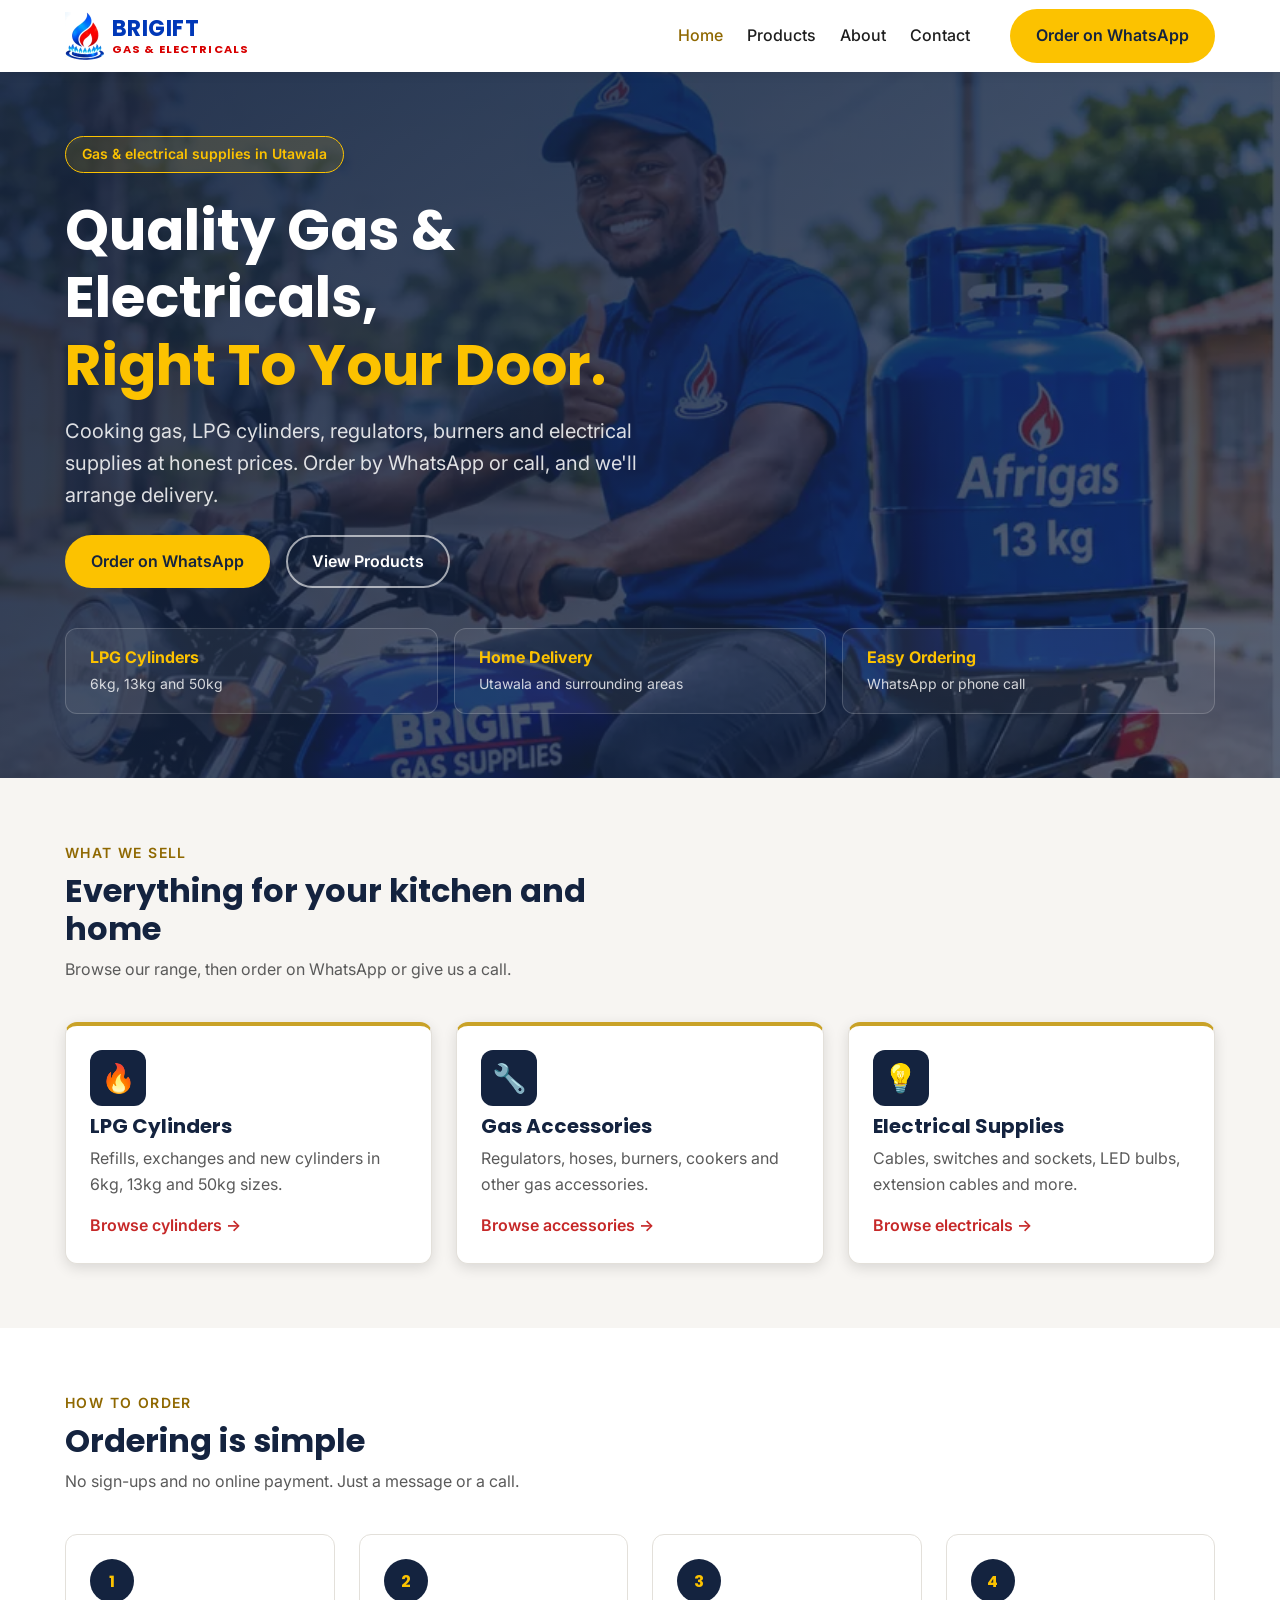
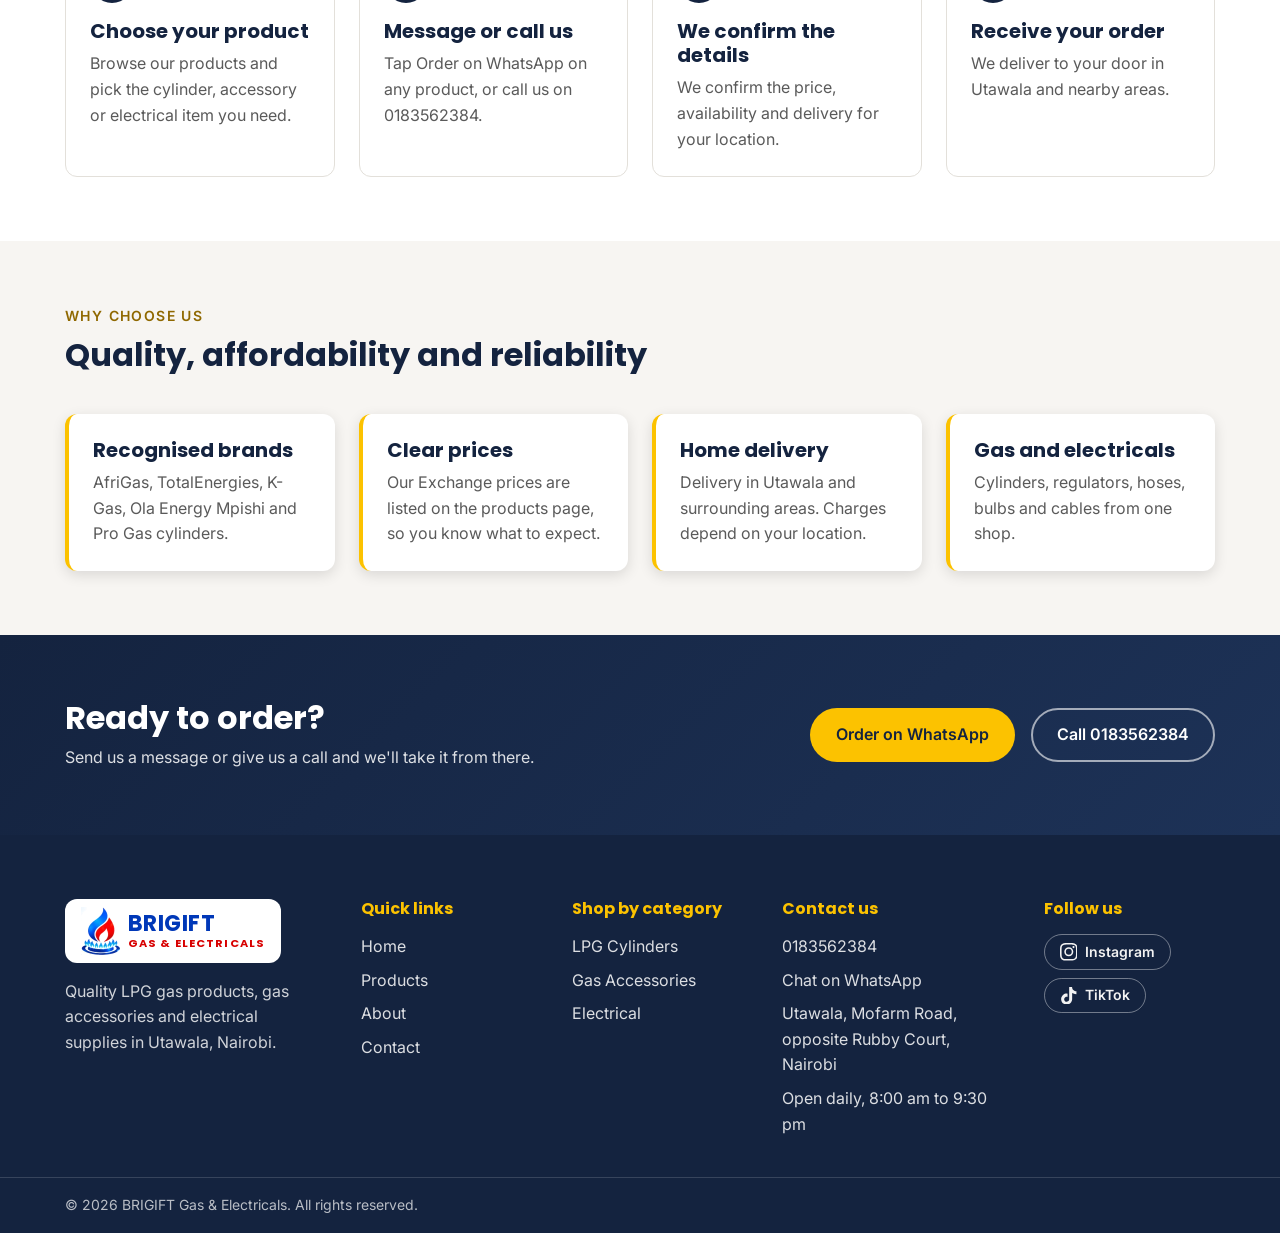
==== index.html @ 650772e2 "initial commit" ====
<!DOCTYPE html>
<html lang="en">
<head>
    <meta charset="UTF-8">
    <meta name="viewport" content="width=device-width, initial-scale=1.0">
    <title> BRIGIFT Gas &amp; Electricals | Gas Refills and Electrical Supplies in Utawala</title>
     <meta
    name="description"
    content="LPG gas exchanges and new cylinders, plus regulators, hoses and electrical supplies in Utawala, Nairobi. Order on WhatsApp or call."
    />
    <link rel="icon" href="images/favicon.ico" sizes="any" />
    <link rel="icon" type="image/png" sizes="32x32" href="images/favicon-32.png" />
    <link rel="apple-touch-icon" href="images/apple-touch-icon.png" />
    <meta name="theme-color" content="#14233f" />

    <link
    rel="preload"
    as="image"
    href="images/backgrounds/home.webp"
    fetchpriority="high"
/>
    <link rel="preconnect" href="https://fonts.googleapis.com" />
    <link rel="preconnect" href="https://fonts.gstatic.com" crossorigin />
    <link 
          href="https://fonts.googleapis.com/css2?family=Inter:wght@400;500;600&family=Poppins:wght@600;700&display=swap"
          rel="stylesheet" 
          />
    <link rel="stylesheet" href="css/variables.css" />
    <link rel="stylesheet" href="css/base.css" />
    <link rel="stylesheet" href="css/components.css" />
    <script src="js/main.js" defer></script>  <!--difer make the browser run the script after the page has been parsed, so .nav-toggle exists by the time the code looks for it. -->


    <script type="application/ld+json">
  {
    "@context": "https://schema.org",
    "@type": "LocalBusiness",
    "name": "BRIGIFT Gas & Electricals",
    "description": "LPG gas refills, exchanges and new cylinders, gas accessories and electrical supplies in Utawala, Nairobi.",
    "telephone": "+254795709485",
    "address": {
      "@type": "PostalAddress",
      "streetAddress": "Mofarm Road, opposite Rubby Court",
      "addressLocality": "Utawala",
      "addressRegion": "Nairobi",
      "addressCountry": "KE"
    },
    "openingHoursSpecification": {
      "@type": "OpeningHoursSpecification",
      "dayOfWeek": [
        "Monday",
        "Tuesday",
        "Wednesday",
        "Thursday",
        "Friday",
        "Saturday",
        "Sunday"
      ],
      "opens": "08:00",
      "closes": "21:30"
    },
    "geo": {
      "@type": "GeoCoordinates",
      "latitude": -1.2864774,
      "longitude": 36.9674907
    }
  }
</script>


</head>


<body>
   <header class="site-header">
    <div class="container header-inner">

        <a href="index.html" class="logo">
            <img src="images/logo-mark.webp" alt="" class="logo-mark" />
            <span class="logo-text">
                <span class="logo-name">BRIGIFT</span>
                <span class="logo-sub"> Gas &amp; Electricals</span>

            </span>
            
        </a>

        <button class="nav-toggle" aria-label="open menu" aria-expanded="false" aria-controls="nav-menu">
            <span></span>
            <span></span>
            <span></span>

        </button>

        <nav id="nav-menu" class="nav">
            <ul class="nav-list">
                <li><a href="index.html" class="nav-link" aria-current="page">Home</a></li>
                <li><a href="products.html" class="nav-link">Products</a></li>
                <li><a href="about.html" class="nav-link">About</a></li>
                <li><a href="contact.html" class="nav-link">Contact</a></li>
            </ul>

            <a 
               href="https://wa.me/254183562384?text=Hello%20BRIGIFT%2C%20I%27d%20like%20to%20place%20an%20order."
               class="btn btn--primary"
               target="_blank"
               rel="noopener"
               >
               Order on WhatsApp
            </a>
        </nav>

    </div>
   </header>

  <main>
  <section class="hero hero--home">
    <div class="container">
      <div class="hero-content">
        <p class="hero-badge">Gas &amp; electrical supplies in Utawala</p>
        <h1 class="hero-title">
          Quality Gas &amp; Electricals,
          <span>Right To Your Door.</span>
        </h1>
        <p class="hero-text">
          Cooking gas, LPG cylinders, regulators, burners and electrical supplies at
          honest prices. Order by WhatsApp or call, and we'll arrange delivery.
        </p>
        <div class="hero-actions">
          <a
            href="https://wa.me/254183562384?text=Hello%20BRIGIFT%2C%20I%27d%20like%20to%20place%20an%20order."
            class="btn btn--primary"
            target="_blank"
            rel="noopener"
          >
            Order on WhatsApp
          </a>
          <a href="products.html" class="btn btn--outline">View Products</a>
        </div>
      </div>

      <ul class="hero-points">
        <li>
          <strong>LPG Cylinders</strong>
          <span>6kg, 13kg and 50kg</span>
        </li>
        <li>
          <strong>Home Delivery</strong>
          <span>Utawala and surrounding areas</span>
        </li>
        <li>
          <strong>Easy Ordering</strong>
          <span>WhatsApp or phone call</span>
        </li>
      </ul>
    </div>
  </section>

  <section class="section section--alt">
  <div class="container">
    <div class="section-header">
      <p class="section-label">What we sell</p>
      <h2>Everything for your kitchen and home</h2>
      <p class="section-intro">
        Browse our range, then order on WhatsApp or give us a call.
      </p>
      
    </div>

    <div class="category-grid">
      <a href="products.html?category=lpg" class="category-card">
        <span class="category-icon" aria-hidden="true">🔥</span>
        <h3>LPG Cylinders</h3>
        <p>Refills, exchanges and new cylinders in 6kg, 13kg and 50kg sizes.</p>
        <span class="category-link">Browse cylinders &rarr;</span>
      </a>

      <a href="products.html?category=accessories" class="category-card">
        <span class="category-icon" aria-hidden="true">🔧</span>
        <h3>Gas Accessories</h3>
        <p>Regulators, hoses, burners, cookers and other gas accessories.</p>
        <span class="category-link">Browse accessories &rarr;</span>
      </a>

      <a href="products.html?category=electrical" class="category-card">
        <span class="category-icon" aria-hidden="true">💡</span>
        <h3>Electrical Supplies</h3>
        <p>Cables, switches and sockets, LED bulbs, extension cables and more.</p>
        <span class="category-link">Browse electricals &rarr;</span>
      </a>
    </div>
  </div>
</section>

<section class="section" id="how-to-order">
  <div class="container">
    <div class="section-header">
      <p class="section-label">How to order</p>
      <h2>Ordering is simple</h2>
      <p class="section-intro">No sign-ups and no online payment. Just a message or a call.</p>
    </div>

    <ol class="steps">
      <li class="step">
        <span class="step-number" aria-hidden="true">1</span>
        <h3>Choose your product</h3>
        <p>Browse our products and pick the cylinder, accessory or electrical item you need.</p>
      </li>
      <li class="step">
        <span class="step-number" aria-hidden="true">2</span>
        <h3>Message or call us</h3>
        <p>Tap Order on WhatsApp on any product, or call us on 0183562384.</p>
      </li>
      <li class="step">
        <span class="step-number" aria-hidden="true">3</span>
        <h3>We confirm the details</h3>
        <p>We confirm the price, availability and delivery for your location.</p>
      </li>
      <li class="step">
        <span class="step-number" aria-hidden="true">4</span>
        <h3>Receive your order</h3>
        <p>We deliver to your door in Utawala and nearby areas.</p>
      </li>
    </ol>
  </div>
</section>

<section class="section section--alt">
  <div class="container">
    <div class="section-header">
      <p class="section-label">Why choose us</p>
      <h2>Quality, affordability and reliability</h2>
    </div>

    <div class="benefits">
      <div class="benefit">
        <h3>Recognised brands</h3>
        <p>AfriGas, TotalEnergies, K-Gas, Ola Energy Mpishi and Pro Gas cylinders.</p>
      </div>
      <div class="benefit">
        <h3>Clear prices</h3>
        <p>Our Exchange prices are listed on the products page, so you know what to expect.</p>
      </div>
      <div class="benefit">
        <h3>Home delivery</h3>
        <p>Delivery in Utawala and surrounding areas. Charges depend on your location.</p>
      </div>
      <div class="benefit">
        <h3>Gas and electricals</h3>
        <p>Cylinders, regulators, hoses, bulbs and cables from one shop.</p>
      </div>
    </div>
  </div>
</section>

<section class="cta">
  <div class="container cta-inner">
    <div>
      <h2>Ready to order?</h2>
      <p>Send us a message or give us a call and we'll take it from there.</p>
    </div>
    <div class="cta-actions">
      <a
        href="https://wa.me/254183562384?text=Hello%20BRIGIFT%2C%20I%27d%20like%20to%20place%20an%20order."
        class="btn btn--primary"
        target="_blank"
        rel="noopener"
      >
        Order on WhatsApp
      </a>
      <a href="tel:+254183562384" class="btn btn--outline">Call 0183562384</a>
    </div>
  </div>
</section>

</main>

<footer class="site-footer">
  <div class="container footer-grid">
    <div class="footer-brand">
      <a href="index.html" class="logo footer-logo">
        <img src="images/logo-mark.webp" alt="" class="logo-mark" />
        <span class="logo-text">
          <span class="logo-name">BRIGIFT</span>
          <span class="logo-sub">Gas &amp; Electricals</span>
        </span>
      </a>
      <p>
        Quality LPG gas products, gas accessories and electrical supplies in Utawala,
        Nairobi.
      </p>
    </div>

    <div>
      <h3>Quick links</h3>
      <ul class="footer-list">
        <li><a href="index.html">Home</a></li>
        <li><a href="products.html">Products</a></li>
        <li><a href="about.html">About</a></li>
        <li><a href="contact.html">Contact</a></li>
      </ul>
    </div>

    <div>
      <h3>Shop by category</h3>
      <ul class="footer-list">
        <li><a href="products.html?category=lpg">LPG Cylinders</a></li>
        <li><a href="products.html?category=accessories">Gas Accessories</a></li>
        <li><a href="products.html?category=electrical">Electrical</a></li>
      </ul>
    </div>

    <div>
      <h3>Contact us</h3>
      <ul class="footer-list">
        <li><a href="tel:+254183562384">0183562384</a></li>
        <li>
          <a
            href="https://wa.me/254183562384?text=Hello%20BRIGIFT%2C%20I%27d%20like%20to%20place%20an%20order."
            target="_blank"
            rel="noopener"
            >Chat on WhatsApp</a
          >
        </li>
        <li>Utawala, Mofarm Road, opposite Rubby Court, Nairobi</li>
        <li>Open daily, 8:00 am to 9:30 pm</li>
      </ul>

    </div>

    <div>
        <h3 class="footer-follow">Follow us</h3>
       <ul class="footer-social">
  <li>
    <a href="https://www.instagram.com/brigift_gas_electrical?psln=MWh5bHI4MDJuZjZ5Mg==" target="_blank" rel="noopener noreferrer">
      <svg class="social-icon" viewBox="0 0 24 24" aria-hidden="true" focusable="false">
        <path d="M7.0301.084c-1.2768.0602-2.1487.264-2.911.5634-.7888.3075-1.4575.72-2.1228 1.3877-.6652.6677-1.075 1.3368-1.3802 2.127-.2954.7638-.4956 1.6365-.552 2.914-.0564 1.2775-.0689 1.6882-.0626 4.947.0062 3.2586.0206 3.6671.0825 4.9473.061 1.2765.264 2.1482.5635 2.9107.308.7889.72 1.4573 1.388 2.1228.6679.6655 1.3365 1.0743 2.1285 1.38.7632.295 1.6361.4961 2.9134.552 1.2773.056 1.6884.069 4.9462.0627 3.2578-.0062 3.668-.0207 4.9478-.0814 1.28-.0607 2.147-.2652 2.9098-.5633.7889-.3086 1.4578-.72 2.1228-1.3881.665-.6682 1.0745-1.3378 1.3795-2.1284.2957-.7632.4966-1.636.552-2.9124.056-1.2809.0692-1.6898.063-4.948-.0063-3.2583-.021-3.6668-.0817-4.9465-.0607-1.2797-.264-2.1487-.5633-2.9117-.3084-.7889-.72-1.4568-1.3876-2.1228C21.2982 1.33 20.628.9208 19.8378.6165 19.074.321 18.2017.1197 16.9244.0645 15.6471.0093 15.236-.005 11.977.0014 8.718.0076 8.31.0215 7.0301.0839m.1402 21.6932c-1.17-.0509-1.8053-.2453-2.2287-.408-.5606-.216-.96-.4771-1.3819-.895-.422-.4178-.6811-.8186-.9-1.378-.1644-.4234-.3624-1.058-.4171-2.228-.0595-1.2645-.072-1.6442-.079-4.848-.007-3.2037.0053-3.583.0607-4.848.05-1.169.2456-1.805.408-2.2282.216-.5613.4762-.96.895-1.3816.4188-.4217.8184-.6814 1.3783-.9003.423-.1651 1.0575-.3614 2.227-.4171 1.2655-.06 1.6447-.072 4.848-.079 3.2033-.007 3.5835.005 4.8495.0608 1.169.0508 1.8053.2445 2.228.408.5608.216.96.4754 1.3816.895.4217.4194.6816.8176.9005 1.3787.1653.4217.3617 1.056.4169 2.2263.0602 1.2655.0739 1.645.0796 4.848.0058 3.203-.0055 3.5834-.061 4.848-.051 1.17-.245 1.8055-.408 2.2294-.216.5604-.4763.96-.8954 1.3814-.419.4215-.8181.6811-1.3783.9-.4224.1649-1.0577.3617-2.2262.4174-1.2656.0595-1.6448.072-4.8493.079-3.2045.007-3.5825-.006-4.848-.0608M16.953 5.5864A1.44 1.44 0 1 0 18.39 4.144a1.44 1.44 0 0 0-1.437 1.4424M5.8385 12.012c.0067 3.4032 2.7706 6.1557 6.173 6.1493 3.4026-.0065 6.157-2.7701 6.1506-6.1733-.0065-3.4032-2.771-6.1565-6.174-6.1498-3.403.0067-6.156 2.771-6.1496 6.1738M8 12.0077a4 4 0 1 1 4.008 3.9921A3.9996 3.9996 0 0 1 8 12.0077" />
      </svg>
      <span>Instagram</span>
    </a>
  </li>
  <li>
     
<a href="https://www.tiktok.com/@brigiftgassupplies01" target="_blank" rel="noopener noreferrer">
      <svg class="social-icon" viewBox="0 0 24 24" aria-hidden="true" focusable="false">
        <path d="M12.525.02c1.31-.02 2.61-.01 3.91-.02.08 1.53.63 3.09 1.75 4.17 1.12 1.11 2.7 1.62 4.24 1.79v4.03c-1.44-.05-2.89-.35-4.2-.97-.57-.26-1.1-.59-1.62-.93-.01 2.92.01 5.84-.02 8.75-.08 1.4-.54 2.79-1.35 3.94-1.31 1.92-3.58 3.17-5.91 3.21-1.43.08-2.86-.31-4.08-1.03-2.02-1.19-3.44-3.37-3.65-5.71-.02-.5-.03-1-.01-1.49.18-1.9 1.12-3.72 2.58-4.96 1.66-1.44 3.98-2.13 6.15-1.72.02 1.48-.04 2.96-.04 4.44-.99-.32-2.15-.23-3.02.37-.63.41-1.11 1.04-1.36 1.75-.21.51-.15 1.07-.14 1.61.24 1.64 1.82 3.02 3.5 2.87 1.12-.01 2.19-.66 2.77-1.61.19-.33.4-.67.41-1.06.1-1.79.06-3.57.07-5.36.01-4.03-.01-8.05.02-12.07z" />
      </svg>
      <span>TikTok</span>
    </a>
  </li>
</ul>
    </div>


  </div>

  <div class="footer-bottom">
    <div class="container">
      <p>&copy; <span id="year">2026</span> BRIGIFT Gas &amp; Electricals. All rights reserved.</p>
    </div>
  </div>
</footer>
    
</body>

</html>
---- css/variables.css ----
:root{
    /* brand colors - navy + yellow*/
   --color-navy: #14233f;
  --color-navy-light: #1d3257;
  --color-yellow: #fcc200;
  --color-yellow-dark: #e0ad00;
   --color-yellow-text: #8f6800;
  --color-red: #c62828;
  --color-red-dark: #8e0000;
  --color-gold: #c9a227;

    /*neutrals*/
 --color-black: #111111;
  --color-white: #ffffff;
  --color-offwhite: #f7f5f2;
  --color-border: #e3e0da;
  /*Text*/
   --color-text: #1e1e1e;
  --color-text-muted: #5a5a5a;
  --color-text-on-dark: #f2f2f2;

  /*Typograaphy*/
  --font-heading: "Poppins", system-ui, sans-serif;
  --font-body: "Inter", system-ui, sans-serif;

  --text-sm: 0.875rem;
  --text-base: 1rem;
  --text-lg: 1.25rem;
  --text-xl: clamp(1.5rem, 1.2rem + 1.5vw, 2rem);
  --text-hero: clamp(2rem, 1.4rem + 3vw, 3.5rem);

  /*spacing scale*/
  --space-1: 0.25rem;
  --space-2: 0.5rem;
  --space-3: 1rem;
  --space-4: 1.5rem;
  --space-5: 2.5rem;
  --space-6: 4rem;

  /*shadow shape layout*/
   --radius: 12px;
  --radius-pill: 999px;
  --shadow: 0 4px 14px rgba(0, 0, 0, 0.12);
  --container: 1150px;
  --transition: 0.2s ease;

  /*logo colors*/
--color-logo-blue: #0038b8;
  --color-logo-red: #d80000;
}
---- css/base.css ----
/*Reset*/ 
*,
*::before,
*::after{
    box-sizing: border-box;
}

*{
    margin: 0;
}

/*html and body*/
html{
    scroll-behavior: smooth;
    -webkit-text-size-adjust: 100%;

}
body{
    display: flex;
    flex-direction: column;
    min-height: 100vh;
    font-family: var(--font-body);
    font-size: var(--text-base);
    line-height: 1.6;
    color: var(--color-text);
    background: var(--color-white);
    --webkit-font-smoothing: antialiased;

}

main {
  flex: 1;
}


/*media and form elements*/
img,
picture,
svg{
    display: block;
    max-width: 100%;
    height: auto;

}

input,
button,
textarea,
select{
    font: inherit;
}


/*Typography*/
h1,
h2,
h3,
h4{
    font-family: var(--font-heading);
    line-height: 1.2;
    color: var(--color-navy);
}

h1{font-size: var(--text-hero);}
h2{font-size: var(--text-xl);}
h3{font-size: var(--text-lg);}

a{
    color: inherit;
    text-decoration: none;

}

ul{
    list-style: none;
    padding: 0;
}


/*layout managers*/
.container{
    width: min(100% - 2rem, var(--container));
    margin-inline: auto;

}

.section{
    padding-block: var(--space-6);

}

.section--alt{
    background: var(--color-offwhite);
}


/*Accessibility*/
:focus-visible{
    outline: 3px solid var(--color-yellow);
    outline-offset: 3px;
}
@media(prefers-reduced-motion: reduce ){
    html{
        scroll-behavior: auto;
    }
}
---- css/components.css ----
/*  Buttons  */
.btn {
  display: inline-flex;
  align-items: center;
  justify-content: center;
  gap: var(--space-2);
  padding: 0.75rem 1.5rem;
  border: 2px solid transparent;
  border-radius: var(--radius-pill);
  font-weight: 600;
  cursor: pointer;
  transition: background var(--transition), transform var(--transition);
}
 
.btn--primary {
  background: var(--color-yellow);
  color: var(--color-navy);
}
 
.btn--primary:hover {
  background: var(--color-yellow-dark);
  transform: translateY(-2px);
}
 
.btn--outline {
  border-color: rgba(255, 255, 255, 0.6);
  color: var(--color-white);
}
 
.btn--outline:hover {
  background: var(--color-white);
  color: var(--color-black);
}
 
/*  Header  */
.site-header {
  position: sticky;
  top: 0;
  z-index: 100;
  background: var(--color-white);
  box-shadow: 0 2px 10px rgba(0, 0, 0, 0.08);
}
 
.header-inner {
  display: flex;
  align-items: center;
  justify-content: space-between;
  min-height: 72px;
}
 
.logo {
  display: flex;
  align-items: center;
  gap: var(--space-2);
}
 
.logo-mark {
  height: 48px;
  width: auto;
}
 
.logo-text {
  display: flex;
  flex-direction: column;
  line-height: 1;
}
 
.logo-name {
  font-family: var(--font-heading);
  font-size: 1.4rem;
  font-weight: 700;
  letter-spacing: 0.02em;
  color: var(--color-logo-blue);
}
 
.logo-sub {
  margin-top: 4px;
  font-family: var(--font-heading);
  font-size: 0.7rem;
  font-weight: 700;
  letter-spacing: 0.1em;
  text-transform: uppercase;
  color: var(--color-logo-red);
}
 
/*  Navigation (mobile)  */
.nav-toggle {
  display: flex;
  flex-direction: column;
  gap: 5px;
  padding: var(--space-2);
  background: none;
  border: 0;
  cursor: pointer;
}
 
.nav-toggle span {
  width: 26px;
  height: 3px;
  background: var(--color-black);
  border-radius: 2px;
}
 
.nav {
  position: absolute;
  top: 100%;
  left: 0;
  right: 0;
  display: none;
  flex-direction: column;
  gap: var(--space-4);
  padding: var(--space-4);
  background: var(--color-white);
  border-top: 1px solid var(--color-border);
  box-shadow: 0 8px 14px rgba(0, 0, 0, 0.08);
}
 
.nav.is-open {
  display: flex;
}
 
.nav-list {
  display: flex;
  flex-direction: column;
  gap: var(--space-2);
}
 
.nav-link {
  display: block;
  padding-block: var(--space-2);
  font-weight: 500;
  transition: color var(--transition);
}
 
.nav-link:hover,
.nav-link[aria-current="page"] {
  color: var(--color-yellow-text);
}
 
/*  Hero  */
.hero {
  padding-block: var(--space-6);
  background: linear-gradient(135deg, var(--color-navy) 0%, var(--color-navy-light) 100%);
  color: var(--color-text-on-dark);
}
 
.hero-content {
  max-width: 640px;
}
 
.hero-badge {
  display: inline-block;
  margin-bottom: var(--space-4);
  padding: 0.4rem 1rem;
  border: 1px solid var(--color-yellow);
  border-radius: var(--radius-pill);
  background: rgba(252, 194, 0, 0.12);
  font-size: var(--text-sm);
  font-weight: 600;
  color: var(--color-yellow);
}
 
.hero-title {
  margin-bottom: var(--space-3);
  color: var(--color-white);
}
 
.hero-title span {
  display: block;
  color: var(--color-yellow);
}
 
.hero-text {
  margin-bottom: var(--space-4);
  font-size: var(--text-lg);
  color: rgba(255, 255, 255, 0.85);
}
 
.hero-actions {
  display: flex;
  flex-wrap: wrap;
  gap: var(--space-3);
  margin-bottom: var(--space-5);
}
 
.hero-points {
  display: grid;
  grid-template-columns: 1fr;
  gap: var(--space-3);
}
 
.hero-points li {
  padding: var(--space-3) var(--space-4);
  border: 1px solid rgba(255, 255, 255, 0.18);
  border-radius: var(--radius);
  background: rgba(255, 255, 255, 0.06);
}
 
.hero-points strong {
  display: block;
  color: var(--color-yellow);
}
 
.hero-points span {
  font-size: var(--text-sm);
  color: rgba(255, 255, 255, 0.8);
}
 
@media (min-width: 700px) {
  .hero-points {
    grid-template-columns: repeat(3, 1fr);
  }
}
 
/*  Section header  */
.section-header {
  max-width: 620px;
  margin-bottom: var(--space-5);
}
 
.section-label {
  margin-bottom: var(--space-2);
  font-size: var(--text-sm);
  font-weight: 600;
  letter-spacing: 0.1em;
  text-transform: uppercase;
  color: var(--color-yellow-text);
}
 
.section-header h2 {
  margin-bottom: var(--space-2);
}
 
.section-intro {
  color: var(--color-text-muted);
}
 
/*  Category cards  */
.category-grid {
  display: grid;
  grid-template-columns: 1fr;
  gap: var(--space-4);
}
 
.category-card {
  display: flex;
  flex-direction: column;
  gap: var(--space-2);
  padding: var(--space-4);
  border: 1px solid var(--color-border);
  border-top: 4px solid var(--color-gold);
  border-radius: var(--radius);
  background: var(--color-white);
  box-shadow: var(--shadow);
  transition: transform var(--transition), border-color var(--transition);
}
 
.category-card:hover {
  transform: translateY(-4px);
  border-top-color: var(--color-navy);
}
 
.category-icon {
  display: grid;
  place-items: center;
  width: 56px;
  height: 56px;
  border-radius: var(--radius);
  background: var(--color-navy);
  font-size: 1.75rem;
}
 
.category-card p {
  color: var(--color-text-muted);
}
 
.category-link {
  margin-top: auto;
  padding-top: var(--space-2);
  font-weight: 600;
  color: var(--color-red);
  transition: color var(--transition);
}
 
.category-card:hover .category-link {
  color: var(--color-red-dark);
}
 
@media (min-width: 700px) {
  .category-grid {
    grid-template-columns: repeat(3, 1fr);
  }
}
 
/*  Page header (inner-page banners)  */
.page-header {
  padding-block: var(--space-6);
  background: linear-gradient(135deg, var(--color-navy) 0%, var(--color-navy-light) 100%);
}
 
.page-header h1 {
  margin-bottom: var(--space-2);
  color: var(--color-white);
}
 
.page-header .section-label {
  color: var(--color-yellow);
}
 
.page-header .section-intro {
  color: rgba(255, 255, 255, 0.85);
}
 
/*  Background images 
   These MUST stay below .hero and .page-header, because they
   override those rules' background. */
.hero--home {
  background:
    linear-gradient(135deg, rgba(20, 35, 63, 0.92) 0%, rgba(20, 35, 63, 0.7) 100%),
    url("../images/backgrounds/home.webp") center / cover no-repeat var(--color-navy);
}
 
.page-header--products {
  background:
    linear-gradient(135deg, rgba(20, 35, 63, 0.92) 0%, rgba(20, 35, 63, 0.7) 100%),
    url("../images/backgrounds/products.webp") center / cover no-repeat var(--color-navy);
}
 
.page-header--about {
  background:
    linear-gradient(135deg, rgba(20, 35, 63, 0.92) 0%, rgba(20, 35, 63, 0.7) 100%),
    url("../images/backgrounds/about.webp") center / cover no-repeat var(--color-navy);
}
 
.page-header--contact {
  background:
    linear-gradient(135deg, rgba(20, 35, 63, 0.92) 0%, rgba(20, 35, 63, 0.7) 100%),
    url("../images/backgrounds/contact.webp") center / cover no-repeat var(--color-navy);
}
 
/*  Product grid and cards  */
.price-note {
  margin-bottom: var(--space-4);
  padding: var(--space-3) var(--space-4);
  border-left: 4px solid var(--color-yellow);
  border-radius: var(--radius);
  background: var(--color-white);
  font-size: var(--text-sm);
  color: var(--color-text-muted);
}
 
.product-grid {
  display: grid;
  grid-template-columns: 1fr;
  gap: var(--space-4);
}
 
.product-card {
  display: flex;
  flex-direction: column;
  overflow: hidden;
  border: 1px solid var(--color-border);
  border-radius: var(--radius);
  background: var(--color-white);
  box-shadow: var(--shadow);
}
 
.product-image {
  display: grid;
  place-items: center;
  aspect-ratio: 4 / 3;
  overflow: hidden;
  background: var(--color-navy);
  font-size: 3rem;
}
 
.product-image.has-photo {
  display: block;
  background: var(--color-white);
  border-bottom: 1px solid var(--color-border);
}
 
.product-image img {
  display: block;
  width: 100%;
  height: 100%;
  object-fit: contain;
}
 
.product-body {
  display: flex;
  flex: 1;
  flex-direction: column;
  gap: var(--space-2);
  padding: var(--space-4);
}
 
.product-category {
  font-size: var(--text-sm);
  font-weight: 600;
  letter-spacing: 0.08em;
  text-transform: uppercase;
  color: var(--color-yellow-text);
}
 
.product-desc {
  font-size: var(--text-sm);
  color: var(--color-text-muted);
}
 
/* price block: sits at the bottom of the card */
.price-area {
  display: flex;
  flex-direction: column;
  gap: var(--space-2);
  margin-top: auto;
  padding-top: var(--space-2);
}
 
.product-price {
  font-family: var(--font-heading);
  font-size: var(--text-lg);
  font-weight: 700;
  color: var(--color-navy);
}
 
.product-price.is-call {
  font-size: var(--text-base);
  color: var(--color-text-muted);
}
 
.price-label {
  display: block;
  font-family: var(--font-body);
  font-size: var(--text-sm);
  font-weight: 500;
  color: var(--color-text-muted);
}
 
/* refill / exchange / new selector (appears when a product has 2+ prices) */
.option-group {
  display: flex;
  flex-wrap: wrap;
  gap: var(--space-2);
}
 
.option-btn {
  padding: 0.35rem 0.9rem;
  border: 1px solid var(--color-border);
  border-radius: var(--radius-pill);
  background: var(--color-white);
  font-size: var(--text-sm);
  font-weight: 600;
  color: var(--color-navy);
  cursor: pointer;
  transition: background var(--transition), border-color var(--transition), color var(--transition);
}
 
.option-btn:hover {
  border-color: var(--color-navy);
}
 
.option-btn.is-active {
  border-color: var(--color-navy);
  background: var(--color-navy);
  color: var(--color-white);
}
 
.product-card .btn {
  width: 100%;
}
 
.products-error {
  grid-column: 1 / -1;
}
 
@media (min-width: 600px) {
  .product-grid {
    grid-template-columns: repeat(2, 1fr);
  }
}
 
@media (min-width: 900px) {
  .product-grid {
    grid-template-columns: repeat(3, 1fr);
  }
}
 
/*  Filters  */
.filter-bar {
  display: flex;
  flex-wrap: wrap;
  gap: var(--space-2);
  margin-bottom: var(--space-3);
}
 
.filter-btn {
  padding: 0.5rem 1.1rem;
  border: 1px solid var(--color-border);
  border-radius: var(--radius-pill);
  background: var(--color-white);
  font-weight: 600;
  color: var(--color-navy);
  cursor: pointer;
  transition: background var(--transition), border-color var(--transition), color var(--transition);
}
 
.filter-btn:hover {
  border-color: var(--color-navy);
}
 
.filter-btn.is-active {
  border-color: var(--color-navy);
  background: var(--color-navy);
  color: var(--color-white);
}
 
.result-count {
  margin-bottom: var(--space-4);
  font-size: var(--text-sm);
  color: var(--color-text-muted);
}
 
/*  How to order steps */
.steps {
  display: grid;
  grid-template-columns: 1fr;
  gap: var(--space-4);
  padding: 0;
  list-style: none;
}
 
.step {
  padding: var(--space-4);
  border: 1px solid var(--color-border);
  border-radius: var(--radius);
  background: var(--color-white);
}
 
.step-number {
  display: grid;
  place-items: center;
  width: 44px;
  height: 44px;
  margin-bottom: var(--space-3);
  border-radius: 50%;
  background: var(--color-navy);
  font-family: var(--font-heading);
  font-weight: 700;
  color: var(--color-yellow);
}
 
.step h3 {
  margin-bottom: var(--space-2);
}
 
.step p {
  color: var(--color-text-muted);
}
 
/*  Benefits  */
.benefits {
  display: grid;
  grid-template-columns: 1fr;
  gap: var(--space-4);
}
 
.benefit {
  padding: var(--space-4);
  border-left: 4px solid var(--color-yellow);
  border-radius: var(--radius);
  background: var(--color-white);
  box-shadow: var(--shadow);
}
 
.benefit h3 {
  margin-bottom: var(--space-2);
}
 
.benefit p {
  color: var(--color-text-muted);
}
 
/*  Call to action banner  */
.cta {
  padding-block: var(--space-6);
  background: linear-gradient(135deg, var(--color-navy) 0%, var(--color-navy-light) 100%);
  color: var(--color-text-on-dark);
}
 
.cta-inner {
  display: flex;
  flex-direction: column;
  gap: var(--space-4);
}
 
.cta h2 {
  margin-bottom: var(--space-2);
  color: var(--color-white);
}
 
.cta p {
  color: rgba(255, 255, 255, 0.85);
}
 
.cta-actions {
  display: flex;
  flex-wrap: wrap;
  gap: var(--space-3);
}
 
.cta-inner > div:first-child {
  flex: 1 1 320px;
}
 
@media (min-width: 600px) {
  .steps,
  .benefits {
    grid-template-columns: repeat(2, 1fr);
  }
}
 
@media (min-width: 900px) {
  .steps,
  .benefits {
    grid-template-columns: repeat(4, 1fr);
  }
 
  .cta-inner {
    flex-direction: row;
    flex-wrap: wrap;
    align-items: center;
    justify-content: space-between;
  }
}
 
/* - Footer */
.site-footer {
  padding-top: var(--space-6);
  background: var(--color-navy);
  color: var(--color-text-on-dark);
}
 
.footer-grid {
  display: grid;
  grid-template-columns: 1fr;
  gap: var(--space-5);
  padding-bottom: var(--space-5);
}
 
.footer-logo {
  display: inline-flex;
  margin-bottom: var(--space-3);
  padding: var(--space-2) var(--space-3);
  border-radius: var(--radius);
  background: var(--color-white);
}
 
.footer-brand p {
  max-width: 34ch;
  color: rgba(255, 255, 255, 0.8);
}
 
.site-footer h3 {
  margin-bottom: var(--space-3);
  font-size: var(--text-base);
  color: var(--color-yellow);
}
 
.footer-list {
  display: flex;
  flex-direction: column;
  gap: var(--space-2);
  color: rgba(255, 255, 255, 0.85);
}
 
.footer-list a {
  transition: color var(--transition);
}
 
.footer-list a:hover {
  color: var(--color-yellow);
  text-decoration: underline;
}
 
.footer-bottom {
  padding-block: var(--space-3);
  border-top: 1px solid rgba(255, 255, 255, 0.15);
  font-size: var(--text-sm);
  color: rgba(255, 255, 255, 0.7);
}
 
@media (min-width: 700px) {
  .footer-grid {
    grid-template-columns: repeat(2, 1fr);
  }
}
 
@media (min-width: 1100px) {
  .footer-grid {
    grid-template-columns: 1.5fr 1fr 1fr 1.3fr 1fr;
  }
}
 
/*  Social media links (footer)  */
.footer-social {
  display: flex;
  flex-wrap: wrap;
  gap: var(--space-2);
}
 
.footer-social a {
  display: inline-flex;
  align-items: center;
  gap: 0.5rem;
  padding: 0.35rem 0.9rem;
  border: 1px solid rgba(255, 255, 255, 0.4);
  border-radius: var(--radius-pill);
  font-size: var(--text-sm);
  font-weight: 600;
  transition: background var(--transition), border-color var(--transition), color var(--transition);
}
 
.footer-social a:hover {
  border-color: var(--color-yellow);
  background: var(--color-yellow);
  color: var(--color-navy);
}
 
.social-icon {
  width: 1.1rem;
  height: 1.1rem;
  flex-shrink: 0;
  fill: currentColor;
}
 
/*  About page  */
.about-grid {
  display: grid;
  grid-template-columns: 1fr;
  gap: var(--space-5);
  align-items: start;
}
 
.about-text h2 {
  margin-bottom: var(--space-3);
}
 
.about-text p {
  margin-bottom: var(--space-3);
  color: var(--color-text-muted);
}
 
.about-card {
  padding: var(--space-4);
  border-radius: var(--radius);
  background: var(--color-navy);
  color: var(--color-text-on-dark);
}
 
.about-card h3 {
  margin-bottom: var(--space-3);
  color: var(--color-yellow);
}
 
.about-facts {
  display: flex;
  flex-direction: column;
  gap: var(--space-3);
}
 
.about-facts strong {
  display: block;
  font-size: var(--text-sm);
  letter-spacing: 0.06em;
  text-transform: uppercase;
  color: var(--color-yellow);
}
 
.about-facts a {
  text-decoration: underline;
}
 
.tips {
  display: flex;
  flex-direction: column;
  gap: var(--space-3);
}
 
.tips li {
  position: relative;
  padding-left: 2rem;
  color: var(--color-text);
}
 
.tips li::before {
  content: "✓";
  position: absolute;
  left: 0;
  font-weight: 700;
  color: var(--color-yellow-text);
}
 
@media (min-width: 900px) {
  .about-grid {
    grid-template-columns: 1.4fr 1fr;
  }
 
  .benefits--three {
    grid-template-columns: repeat(3, 1fr);
  }
}
 
/*  Contact page  */
.contact-note {
  margin-top: var(--space-4);
}
 
.map-wrap {
  height: 360px;
  overflow: hidden;
  border: 1px solid var(--color-border);
  border-radius: var(--radius);
  box-shadow: var(--shadow);
}
 
.map-wrap iframe {
  display: block;
  width: 100%;
  height: 100%;
  border: 0;
}
 
.map-placeholder {
  display: flex;
  flex-direction: column;
  align-items: center;
  justify-content: center;
  gap: var(--space-3);
  height: 100%;
  padding: var(--space-4);
  background: var(--color-offwhite);
  text-align: center;
  color: var(--color-text-muted);
}
 
.map-link {
  margin-top: var(--space-4);
}
 
/* Navigation (desktop) 
   Keep this LAST so it overrides the mobile nav rules above. */
@media (min-width: 900px) {
  .nav-toggle {
    display: none;
  }
 
  .nav {
    position: static;
    display: flex;
    flex-direction: row;
    align-items: center;
    gap: var(--space-5);
    padding: 0;
    border: 0;
    box-shadow: none;
  }
 
  .nav-list {
    flex-direction: row;
    gap: var(--space-4);
  }
}
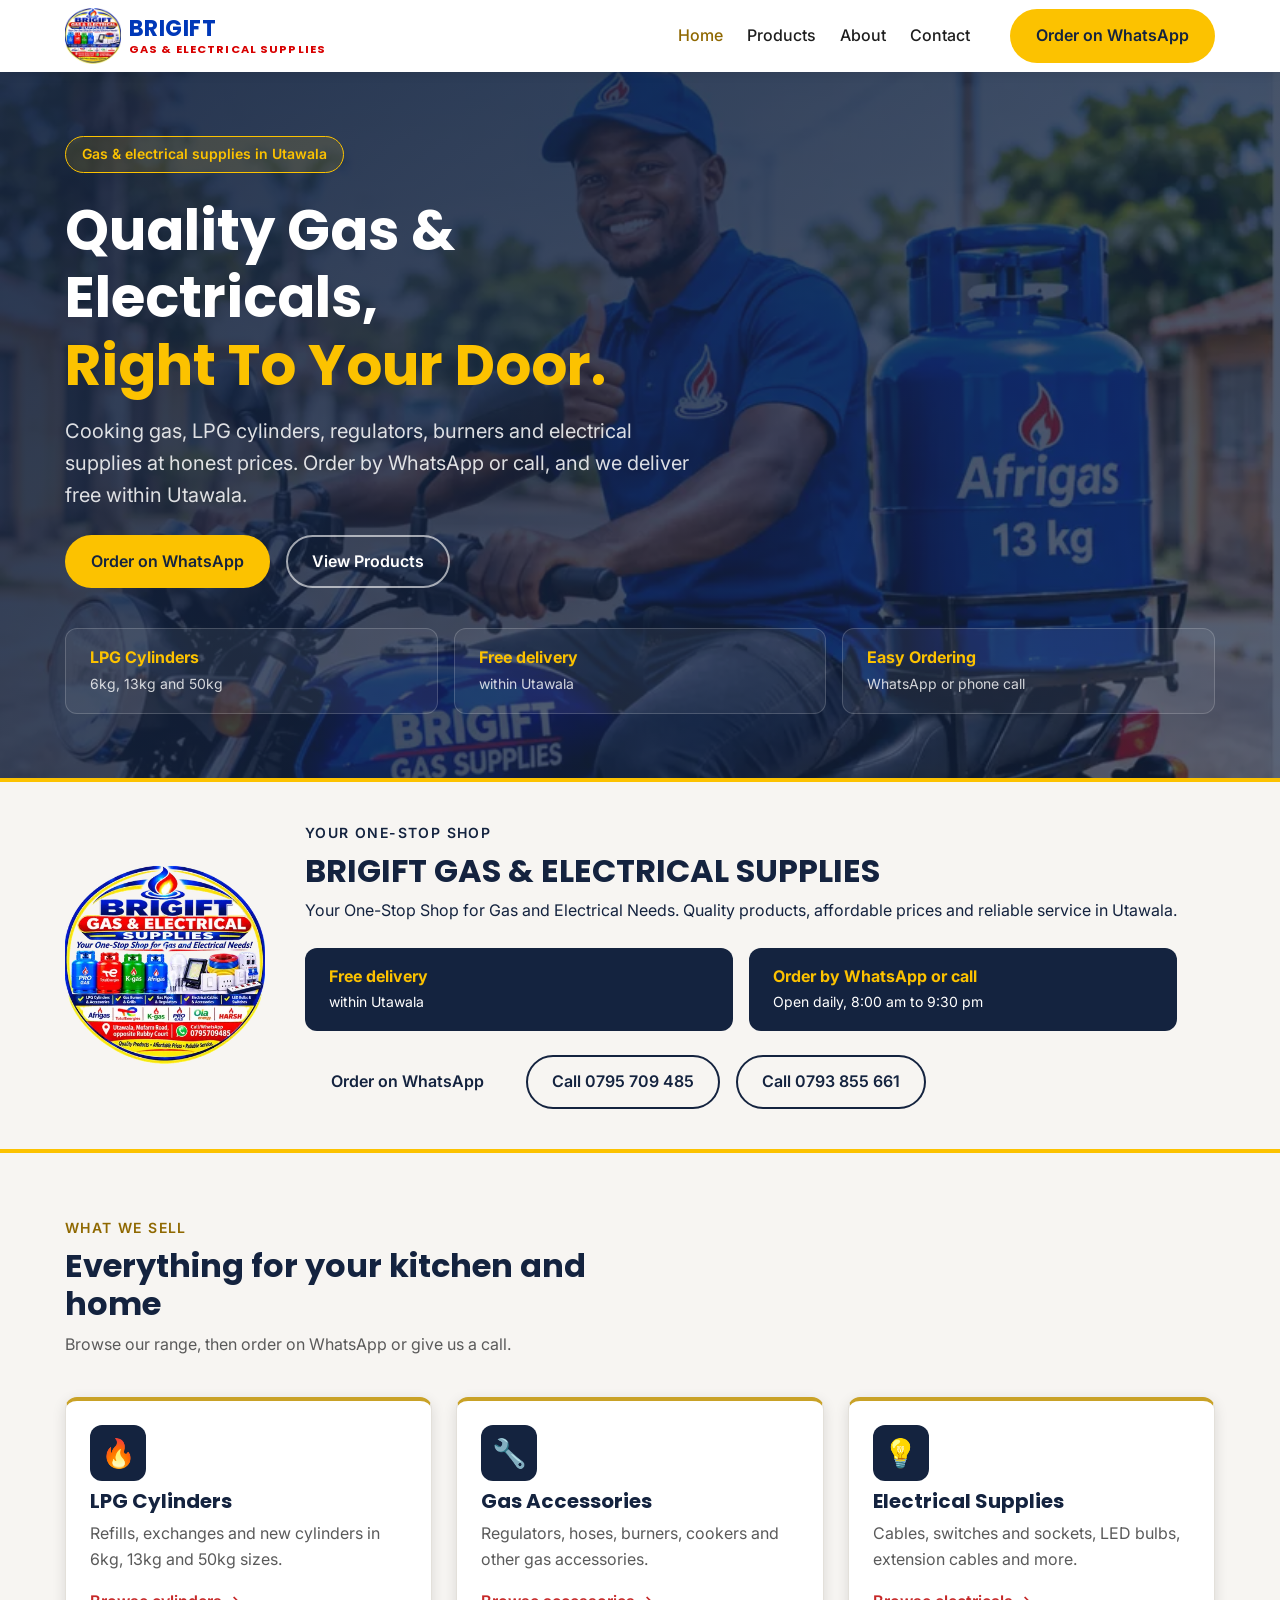
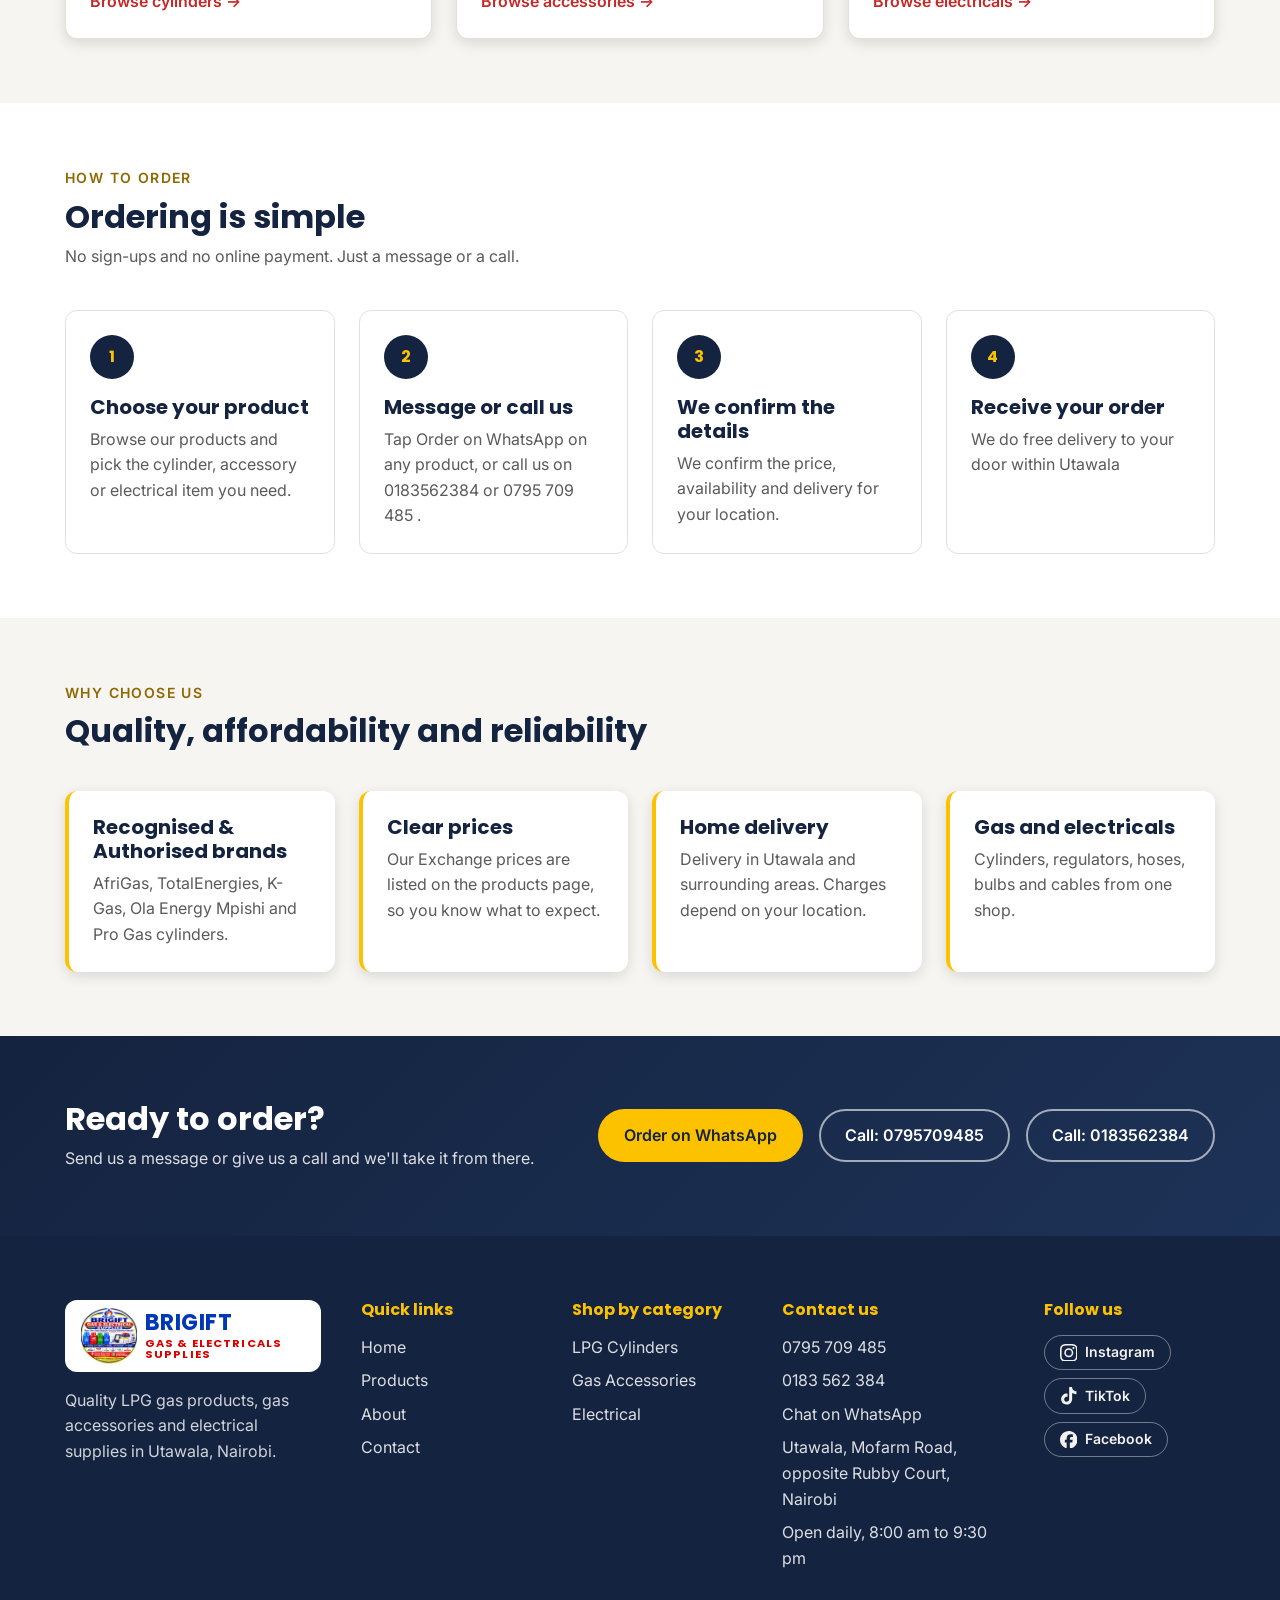
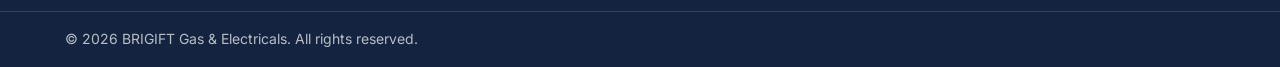
==== commit e33fd372: "initial commiit" ====
--- a/index.html
+++ b/index.html
@@ -36,7 +36,7 @@
     "@context": "https://schema.org",
     "@type": "LocalBusiness",
     "name": "BRIGIFT Gas & Electricals",
-    "description": "LPG gas refills, exchanges and new cylinders, gas accessories and electrical supplies in Utawala, Nairobi.",
+    "description": "LPG gas refills, exchanges and new cylinders, gas accessories and electrical supplies in Utawala, Nairobi, with free delivery within Utawala .",
     "telephone": "+254795709485",
     "address": {
       "@type": "PostalAddress",
@@ -76,14 +76,12 @@
     <div class="container header-inner">
 
         <a href="index.html" class="logo">
-            <img src="images/logo-mark.webp" alt="" class="logo-mark" />
-            <span class="logo-text">
-                <span class="logo-name">BRIGIFT</span>
-                <span class="logo-sub"> Gas &amp; Electricals</span>
-
-            </span>
-            
-        </a>
+  <img src="images/logo-128.webp" alt="" class="logo-mark" width="64" height="64" />
+  <span class="logo-text">
+    <span class="logo-name">BRIGIFT</span>
+    <span class="logo-sub">Gas &amp; Electrical Supplies</span>
+  </span>
+</a>
 
         <button class="nav-toggle" aria-label="open menu" aria-expanded="false" aria-controls="nav-menu">
             <span></span>
@@ -101,7 +99,7 @@
             </ul>
 
             <a 
-               href="https://wa.me/254183562384?text=Hello%20BRIGIFT%2C%20I%27d%20like%20to%20place%20an%20order."
+               href="https://wa.me/254795709485?text=Hello%20BRIGIFT%2C%20I%27d%20like%20to%20place%20an%20order."
                class="btn btn--primary"
                target="_blank"
                rel="noopener"
@@ -124,11 +122,11 @@
         </h1>
         <p class="hero-text">
           Cooking gas, LPG cylinders, regulators, burners and electrical supplies at
-          honest prices. Order by WhatsApp or call, and we'll arrange delivery.
+          honest prices. Order by WhatsApp or call, and we deliver free within Utawala.
         </p>
         <div class="hero-actions">
           <a
-            href="https://wa.me/254183562384?text=Hello%20BRIGIFT%2C%20I%27d%20like%20to%20place%20an%20order."
+            href="https://wa.me/254795709485?text=Hello%20BRIGIFT%2C%20I%27d%20like%20to%20place%20an%20order."
             class="btn btn--primary"
             target="_blank"
             rel="noopener"
@@ -145,8 +143,8 @@
           <span>6kg, 13kg and 50kg</span>
         </li>
         <li>
-          <strong>Home Delivery</strong>
-          <span>Utawala and surrounding areas</span>
+          <strong>Free delivery</strong>
+          <span>within Utawala</span>
         </li>
         <li>
           <strong>Easy Ordering</strong>
@@ -155,6 +153,59 @@
       </ul>
     </div>
   </section>
+
+  <section class="shop-banner" aria-label="BRIGIFT GAS &amp; ELECTRICAL SUPPLIES">
+  <div class="container shop-banner-inner">
+    <img
+      src="images/logo-360.webp"
+      alt="BRIGIFT GAS &amp; ELECTRICAL SUPPLIES logo"
+      class="shop-banner-logo"
+      width="180"
+      height="180"
+      loading="lazy"
+    />
+
+    <div class="shop-banner-text">
+      <p class="section-label">Your one-stop shop</p>
+      <h2>BRIGIFT GAS &amp; ELECTRICAL SUPPLIES</h2>
+      <p>
+        Your One-Stop Shop for Gas and Electrical Needs. Quality products, affordable
+        prices and reliable service in Utawala.
+      </p>
+
+      <ul class="shop-badges">
+        <li class="shop-badge">
+          <strong>Free delivery</strong>
+          <span> within Utawala</span>
+        </li>
+        <li class="shop-badge">
+          <strong>Order by WhatsApp or call</strong>
+          <span>Open daily, 8:00 am to 9:30 pm</span>
+        </li>
+        <!-- Add the "recognised and authorised" badge here once the wording is agreed:
+        <li class="shop-badge">
+          <strong>Authorised dealer</strong>
+          <span>YOUR AGREED WORDING HERE</span>
+        </li>
+        -->
+      </ul>
+
+      <div class="shop-banner-actions">
+        <a
+          href="https://wa.me/254795709485?text=Hello%20BRIGIFT%2C%20I%27d%20like%20to%20place%20an%20order."
+          class="btn btn--navy"
+          target="_blank"
+          rel="noopener"
+          >Order on WhatsApp</a
+        >
+        <a href="tel:+254795709485" class="btn btn--outline-dark">Call 0795 709 485</a>
+        <a href="tel:+254793855661" class="btn btn--outline-dark">Call 0793 855 661</a>
+      </div>
+    </div>
+  </div>
+</section>
+
+
 
   <section class="section section--alt">
   <div class="container">
@@ -209,7 +260,7 @@
       <li class="step">
         <span class="step-number" aria-hidden="true">2</span>
         <h3>Message or call us</h3>
-        <p>Tap Order on WhatsApp on any product, or call us on 0183562384.</p>
+        <p>Tap Order on WhatsApp on any product, or call us on 0183562384 or 0795 709 485 .</p>
       </li>
       <li class="step">
         <span class="step-number" aria-hidden="true">3</span>
@@ -219,7 +270,7 @@
       <li class="step">
         <span class="step-number" aria-hidden="true">4</span>
         <h3>Receive your order</h3>
-        <p>We deliver to your door in Utawala and nearby areas.</p>
+        <p>We do free delivery to your door within  Utawala </p>
       </li>
     </ol>
   </div>
@@ -234,7 +285,7 @@
 
     <div class="benefits">
       <div class="benefit">
-        <h3>Recognised brands</h3>
+        <h3>Recognised & Authorised brands</h3>
         <p>AfriGas, TotalEnergies, K-Gas, Ola Energy Mpishi and Pro Gas cylinders.</p>
       </div>
       <div class="benefit">
@@ -261,14 +312,15 @@
     </div>
     <div class="cta-actions">
       <a
-        href="https://wa.me/254183562384?text=Hello%20BRIGIFT%2C%20I%27d%20like%20to%20place%20an%20order."
+        href="https://wa.me/254795709485?text=Hello%20BRIGIFT%2C%20I%27d%20like%20to%20place%20an%20order."
         class="btn btn--primary"
         target="_blank"
         rel="noopener"
       >
         Order on WhatsApp
       </a>
-      <a href="tel:+254183562384" class="btn btn--outline">Call 0183562384</a>
+      <a href="tel:+254795709485" class="btn btn--outline">Call:  0795709485</a>
+      <a href="tel:+254183562384" class="btn btn--outline">Call:   0183562384</a>
     </div>
   </div>
 </section>
@@ -279,10 +331,10 @@
   <div class="container footer-grid">
     <div class="footer-brand">
       <a href="index.html" class="logo footer-logo">
-        <img src="images/logo-mark.webp" alt="" class="logo-mark" />
+        <img src="images/logo-128.webp" alt="" class="logo-mark" width="64" height="64" />
         <span class="logo-text">
           <span class="logo-name">BRIGIFT</span>
-          <span class="logo-sub">Gas &amp; Electricals</span>
+          <span class="logo-sub">Gas &amp; Electricals supplies</span>
         </span>
       </a>
       <p>
@@ -313,10 +365,11 @@
     <div>
       <h3>Contact us</h3>
       <ul class="footer-list">
-        <li><a href="tel:+254183562384">0183562384</a></li>
+        <li><a href="tel:+254795709485">0795 709 485</a></li>
+        <li><a href="tel:+254183562384">0183 562 384</a></li>
         <li>
           <a
-            href="https://wa.me/254183562384?text=Hello%20BRIGIFT%2C%20I%27d%20like%20to%20place%20an%20order."
+            href="https://wa.me/254795709485?text=Hello%20BRIGIFT%2C%20I%27d%20like%20to%20place%20an%20order."
             target="_blank"
             rel="noopener"
             >Chat on WhatsApp</a
@@ -348,6 +401,17 @@
       <span>TikTok</span>
     </a>
   </li>
+
+  <li>
+  <a href="https://www.facebook.com/share/1Ph3YNseGj/" target="_blank" rel="noopener noreferrer">
+    <svg class="social-icon" viewBox="0 0 24 24" aria-hidden="true" focusable="false">
+      <path d="M9.101 23.691v-7.98H6.627v-3.667h2.474v-1.58c0-4.085 1.848-5.978 5.858-5.978.401 0 .955.042 1.468.103a8.68 8.68 0 0 1 1.141.195v3.325a8.623 8.623 0 0 0-.653-.036 26.805 26.805 0 0 0-.733-.009c-.707 0-1.259.096-1.675.309a1.686 1.686 0 0 0-.679.622c-.258.42-.374.995-.374 1.752v1.297h3.919l-.386 2.103-.287 1.564h-3.246v8.245C19.396 23.238 24 18.179 24 12.044c0-6.627-5.373-12-12-12s-12 5.373-12 12c0 5.628 3.874 10.35 9.101 11.647Z" />
+    </svg>
+    <span>Facebook</span>
+  </a>
+</li>
+
+
 </ul>
     </div>
 
--- a/css/variables.css
+++ b/css/variables.css
@@ -8,6 +8,7 @@
   --color-red: #c62828;
   --color-red-dark: #8e0000;
   --color-gold: #c9a227;
+  
 
     /*neutrals*/
  --color-black: #111111;
--- a/css/components.css
+++ b/css/components.css
@@ -55,8 +55,8 @@
 }
  
 .logo-mark {
-  height: 48px;
-  width: auto;
+  height: 56pxx;
+  width: 56px;
 }
  
 .logo-text {
@@ -211,6 +211,115 @@
     grid-template-columns: repeat(3, 1fr);
   }
 }
+
+/*    shop banner   */
+btn--navy {
+  background: var(--color-navy);
+  color: var(--color-white);
+}
+
+.btn--navy:hover {
+  background: var(--color-navy-light);
+  transform: translateY(-2px);
+}
+
+.btn--outline-dark {
+  border-color: var(--color-navy);
+  color: var(--color-navy);
+}
+
+.btn--outline-dark:hover {
+  background: var(--color-navy);
+  color: var(--color-white);
+}
+
+.shop-banner {
+  padding-block: var(--space-5);
+  background: var(--color-offwhite);
+  border-top: 4px solid var(--color-yellow);
+  border-bottom: 4px solid var(--color-yellow);
+  color: var(--color-navy);
+}
+
+.shop-banner-inner {
+  display: grid;
+  grid-template-columns: 1fr;
+  gap: var(--space-4);
+  align-items: center;
+  justify-items: center;
+  text-align: center;
+}
+
+.shop-banner-logo {
+  width: 160px;
+  height: 160px;
+}
+
+.shop-banner .section-label {
+  color: var(--color-navy);
+}
+
+.shop-banner h2 {
+  margin-bottom: var(--space-2);
+  color: var(--color-navy);
+}
+
+.shop-banner p {
+  color: var(--color-navy);
+}
+
+.shop-badges {
+  display: grid;
+  gap: var(--space-3);
+  margin-block: var(--space-4);
+}
+
+.shop-badge {
+  padding: var(--space-3) var(--space-4);
+  border-radius: var(--radius);
+  background: var(--color-navy);
+  text-align: left;
+  color: var(--color-white);
+}
+
+.shop-badge strong {
+  display: block;
+  color: var(--color-yellow);
+}
+
+.shop-badge span {
+  font-size: var(--text-sm);
+}
+
+.shop-banner-actions {
+  display: flex;
+  flex-wrap: wrap;
+  gap: var(--space-3);
+  justify-content: center;
+}
+
+@media (min-width: 900px) {
+  .shop-banner-inner {
+    grid-template-columns: auto 1fr;
+    gap: var(--space-5);
+    justify-items: start;
+    text-align: left;
+  }
+
+  .shop-banner-logo {
+    width: 200px;
+    height: 200px;
+  }
+
+  .shop-badges {
+    grid-template-columns: repeat(auto-fit, minmax(220px, 1fr));
+  }
+
+  .shop-banner-actions {
+    justify-content: flex-start;
+  }
+}
+
  
 /*  Section header  */
 .section-header {
@@ -464,6 +573,17 @@
   border-color: var(--color-navy);
   background: var(--color-navy);
   color: var(--color-white);
+}
+
+.sheet-link {
+  font-size: var(--text-sm);
+  font-weight: 600;
+  color: var(--color-navy);
+  text-decoration: underline;
+}
+
+.sheet-link:hover {
+  color: var(--color-yellow-text);
 }
  
 .product-card .btn {
@@ -655,6 +775,8 @@
   border-radius: var(--radius);
   background: var(--color-white);
 }
+
+
  
 .footer-brand p {
   max-width: 34ch;
@@ -814,6 +936,20 @@
 /*  Contact page  */
 .contact-note {
   margin-top: var(--space-4);
+}
+
+.contact-numbers {
+  display: flex;
+  flex-direction: column;
+  gap: var(--space-2);
+}
+
+.contact-numbers a {
+  font-family: var(--font-heading);
+  font-size: var(--text-lg);
+  font-weight: 700;
+  color: var(--color-navy);
+  text-decoration: underline;
 }
  
 .map-wrap {
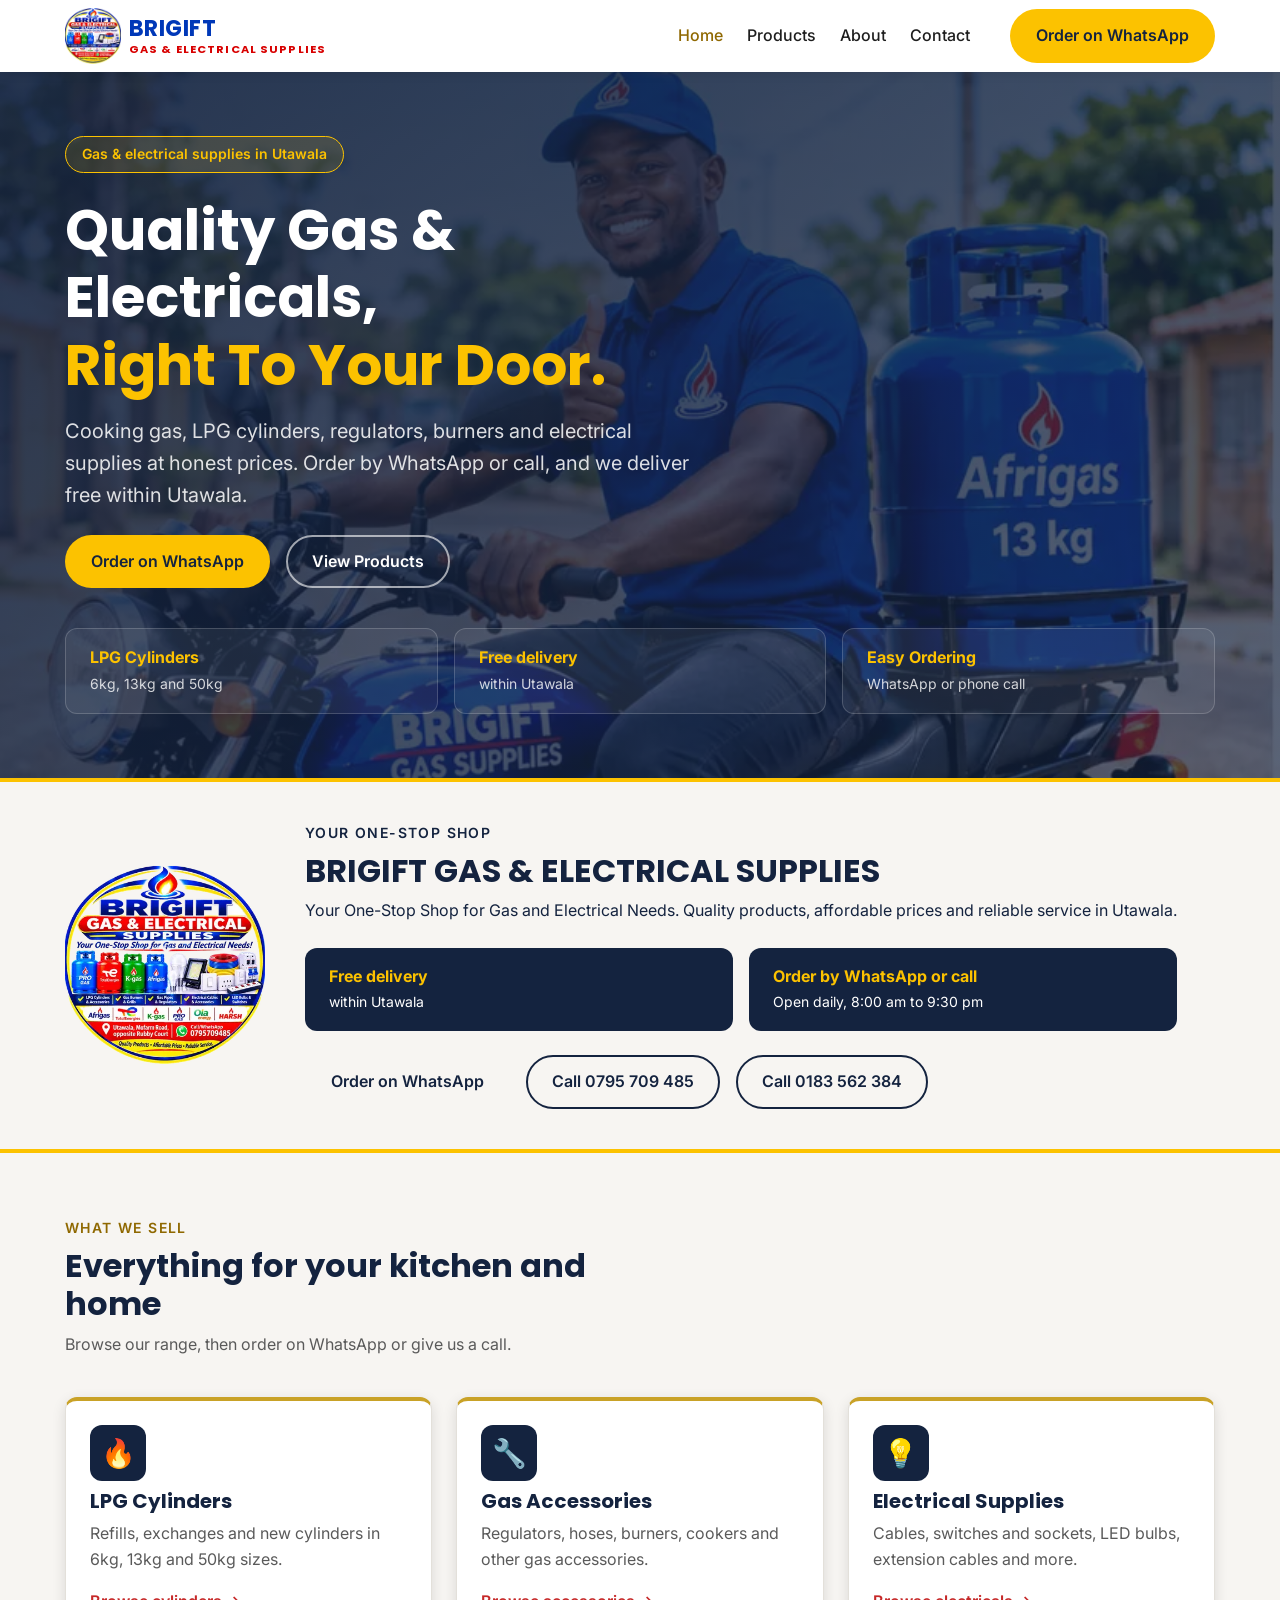
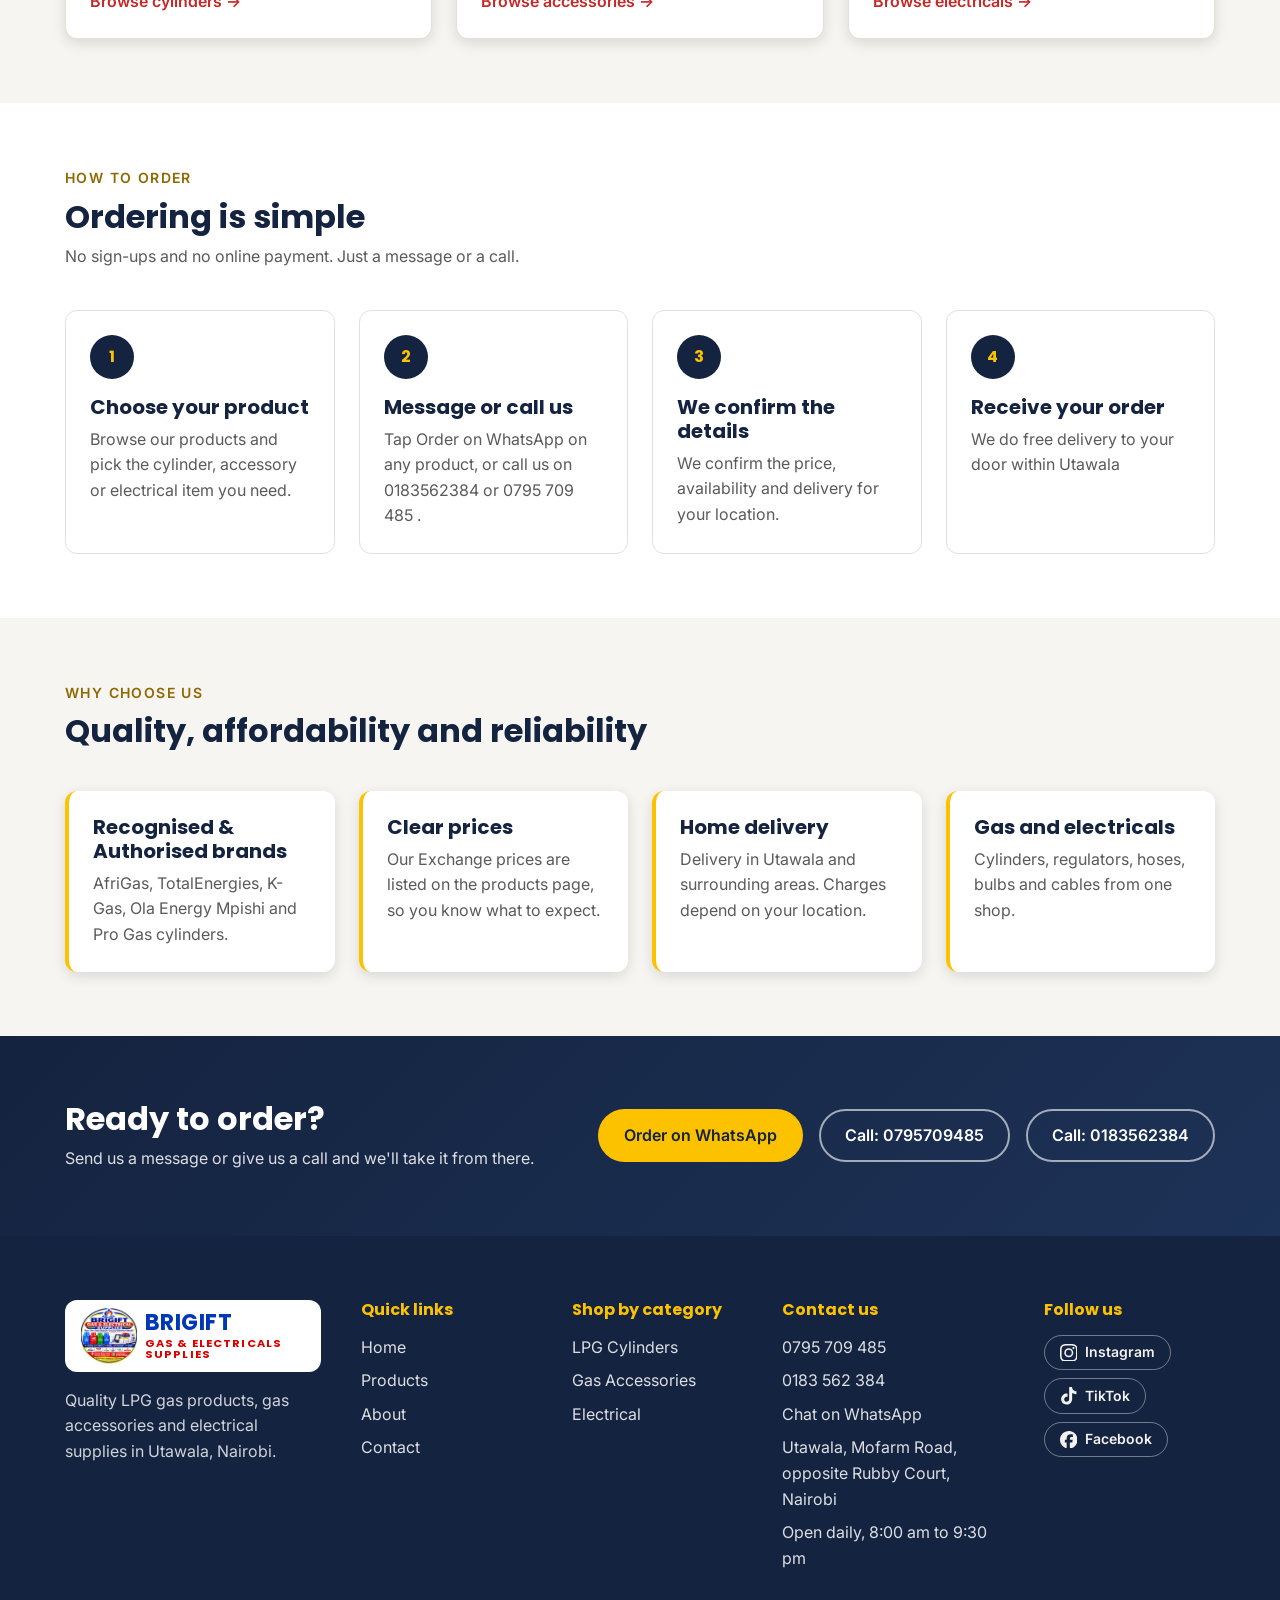
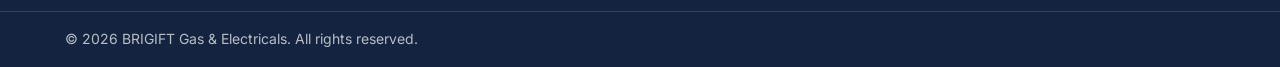
==== commit edcb8463: "initial commit" ====
--- a/index.html
+++ b/index.html
@@ -199,7 +199,7 @@
           >Order on WhatsApp</a
         >
         <a href="tel:+254795709485" class="btn btn--outline-dark">Call 0795 709 485</a>
-        <a href="tel:+254793855661" class="btn btn--outline-dark">Call 0793 855 661</a>
+        <a href="tel:+254183562384" class="btn btn--outline-dark">Call 0183 562 384</a>
       </div>
     </div>
   </div>
